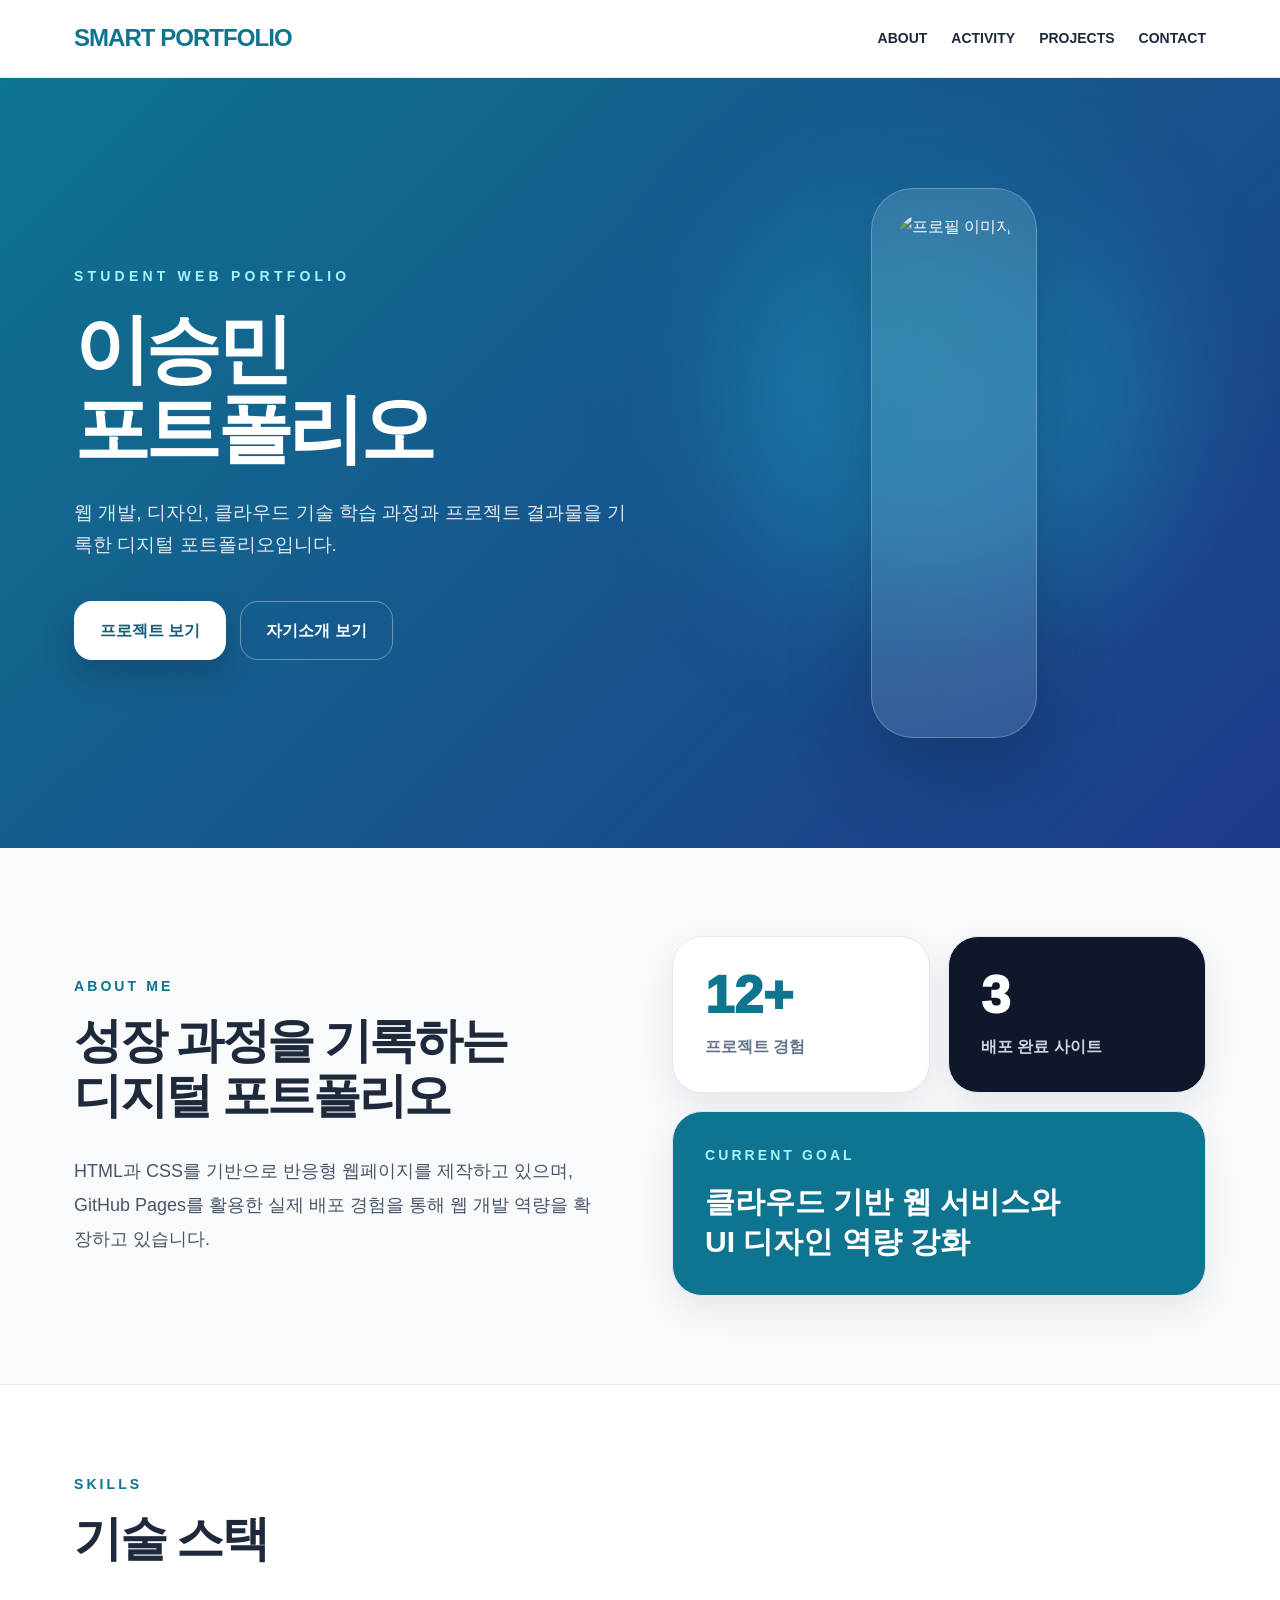
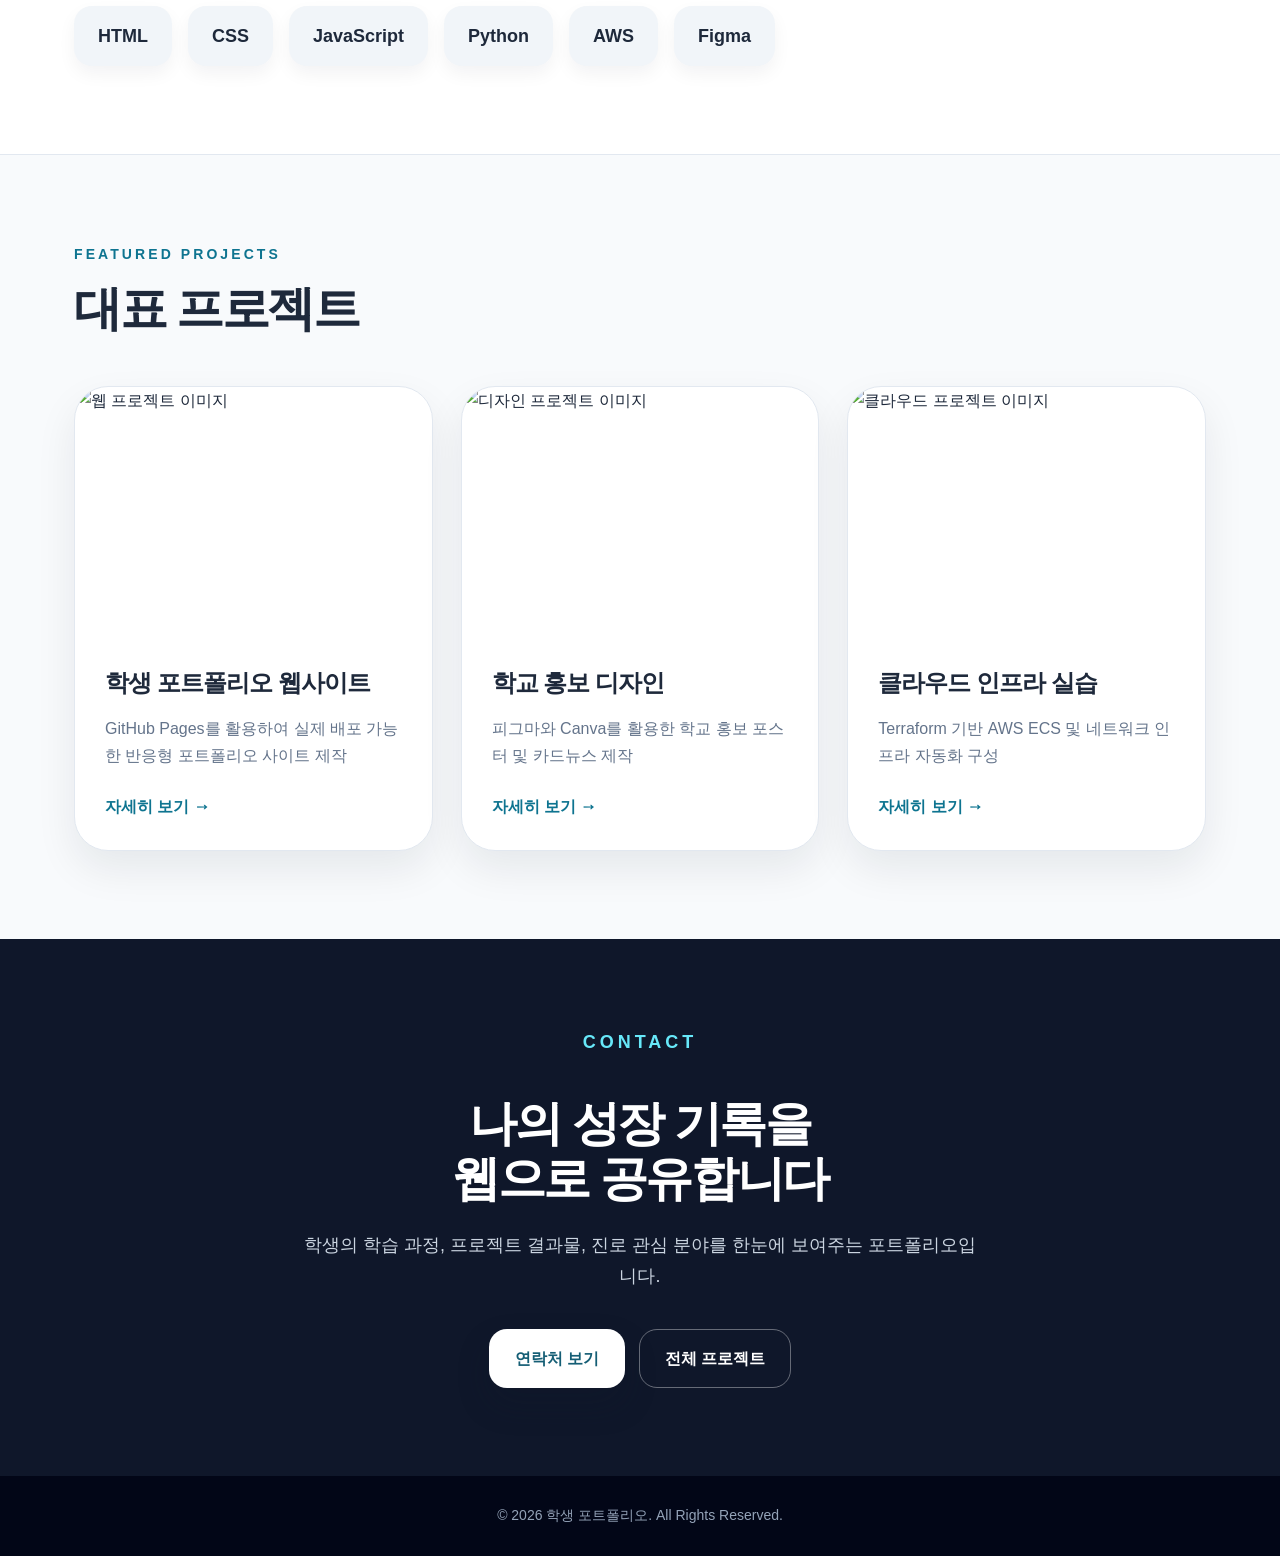
==== index.html @ 1c45ff18 "Add files via upload" ====
<!DOCTYPE html>
<html lang="ko">
<head>
  <meta charset="UTF-8" />
  <meta name="viewport" content="width=device-width, initial-scale=1.0" />
  <title>학생 포트폴리오</title>
  <link rel="stylesheet" href="css/style.css" />
</head>
<body>
  <header>
  <nav class="nav">
    <a href="index.html" class="logo">SMART PORTFOLIO</a>
    <ul class="menu">
      <li><a href="about.html" class="">ABOUT</a></li>
      <li><a href="activity.html" class="">ACTIVITY</a></li>
      <li><a href="projects.html" class="">PROJECTS</a></li>
      <li><a href="contact.html" class="">CONTACT</a></li>
    </ul>
  </nav>
</header>

  <section class="hero">
    <div class="hero-inner">
      <div>
        <p class="eyebrow">Student Web Portfolio</p>
        <h1>이승민<br>포트폴리오</h1>
        <p class="hero-desc">
          웹 개발, 디자인, 클라우드 기술 학습 과정과 프로젝트 결과물을 기록한 디지털 포트폴리오입니다.
        </p>
        <div class="button-group">
          <a href="projects.html" class="btn btn-primary">프로젝트 보기</a>
          <a href="about.html" class="btn btn-secondary">자기소개 보기</a>
        </div>
      </div>
      <div class="hero-card">
        <img src="https://images.unsplash.com/photo-1500648767791-00dcc994a43e?q=80&w=1200&auto=format&fit=crop" alt="프로필 이미지">
      </div>
    </div>
  </section>

  <main>
    <section>
      <div class="about-grid">
        <div>
          <p class="section-kicker">About Me</p>
          <h2 class="section-title">성장 과정을 기록하는<br>디지털 포트폴리오</h2>
          <p class="lead">
            HTML과 CSS를 기반으로 반응형 웹페이지를 제작하고 있으며, GitHub Pages를 활용한 실제 배포 경험을 통해 웹 개발 역량을 확장하고 있습니다.
          </p>
        </div>
        <div class="stat-grid">
          <div class="stat-card">
            <div class="stat-number">12+</div>
            <p class="stat-label">프로젝트 경험</p>
          </div>
          <div class="stat-card dark">
            <div class="stat-number">3</div>
            <p class="stat-label">배포 완료 사이트</p>
          </div>
          <div class="stat-card accent">
            <p class="section-kicker" style="color:#a5f3fc;">Current Goal</p>
            <h3 style="font-size:30px; line-height:1.35;">클라우드 기반 웹 서비스와<br>UI 디자인 역량 강화</h3>
          </div>
        </div>
      </div>
    </section>

    <div class="skills-wrap">
      <div class="skills-inner">
        <p class="section-kicker">Skills</p>
        <h2 class="section-title">기술 스택</h2>
        <div class="skills-list">
          <span class="skill">HTML</span>
          <span class="skill">CSS</span>
          <span class="skill">JavaScript</span>
          <span class="skill">Python</span>
          <span class="skill">AWS</span>
          <span class="skill">Figma</span>
        </div>
      </div>
    </div>

    <section>
      <p class="section-kicker">Featured Projects</p>
      <h2 class="section-title">대표 프로젝트</h2>
      <div class="project-grid">
        <article class="project-card">
          <img src="https://images.unsplash.com/photo-1498050108023-c5249f4df085?q=80&w=1200&auto=format&fit=crop" alt="웹 프로젝트 이미지">
          <div class="project-body">
            <h3>학생 포트폴리오 웹사이트</h3>
            <p>GitHub Pages를 활용하여 실제 배포 가능한 반응형 포트폴리오 사이트 제작</p>
            <a href="projects/project1.html" class="project-link">자세히 보기 →</a>
          </div>
        </article>
        <article class="project-card">
          <img src="https://images.unsplash.com/photo-1516321318423-f06f85e504b3?q=80&w=1200&auto=format&fit=crop" alt="디자인 프로젝트 이미지">
          <div class="project-body">
            <h3>학교 홍보 디자인</h3>
            <p>피그마와 Canva를 활용한 학교 홍보 포스터 및 카드뉴스 제작</p>
            <a href="projects/project2.html" class="project-link">자세히 보기 →</a>
          </div>
        </article>
        <article class="project-card">
          <img src="https://images.unsplash.com/photo-1451187580459-43490279c0fa?q=80&w=1200&auto=format&fit=crop" alt="클라우드 프로젝트 이미지">
          <div class="project-body">
            <h3>클라우드 인프라 실습</h3>
            <p>Terraform 기반 AWS ECS 및 네트워크 인프라 자동화 구성</p>
            <a href="projects/project3.html" class="project-link">자세히 보기 →</a>
          </div>
        </article>
      </div>
    </section>
  </main>

  <div class="contact">
    <div class="contact-inner">
      <p class="section-kicker" style="color:#67e8f9;">Contact</p>
      <h2 class="section-title">나의 성장 기록을<br>웹으로 공유합니다</h2>
      <p>학생의 학습 과정, 프로젝트 결과물, 진로 관심 분야를 한눈에 보여주는 포트폴리오입니다.</p>
      <div class="button-group" style="justify-content:center;">
        <a href="contact.html" class="btn btn-primary">연락처 보기</a>
        <a href="projects.html" class="btn btn-secondary">전체 프로젝트</a>
      </div>
    </div>
  </div>

  <footer>
  © 2026 학생 포트폴리오. All Rights Reserved.
</footer>
</body>
</html>
---- css/style.css ----
* {
  box-sizing: border-box;
  margin: 0;
  padding: 0;
}

html {
  scroll-behavior: smooth;
}

body {
  font-family: "Noto Sans KR", "Pretendard", Arial, sans-serif;
  background: #f8fafc;
  color: #1e293b;
  line-height: 1.7;
}

a {
  color: inherit;
  text-decoration: none;
}

img {
  display: block;
  width: 100%;
}

header {
  position: sticky;
  top: 0;
  z-index: 50;
  background: rgba(255, 255, 255, 0.88);
  backdrop-filter: blur(14px);
  border-bottom: 1px solid #e2e8f0;
}

.nav {
  max-width: 1180px;
  margin: 0 auto;
  padding: 18px 24px;
  display: flex;
  justify-content: space-between;
  align-items: center;
  gap: 24px;
}

.logo {
  font-size: 24px;
  font-weight: 900;
  color: #0e7490;
  letter-spacing: -0.04em;
}

.menu {
  display: flex;
  gap: 24px;
  list-style: none;
  font-size: 14px;
  font-weight: 800;
}

.menu a:hover,
.menu a.active {
  color: #0e7490;
}

.hero {
  position: relative;
  overflow: hidden;
  background: linear-gradient(135deg, #0e7490, #1e3a8a);
  color: white;
}

.hero::before {
  content: "";
  position: absolute;
  width: 420px;
  height: 420px;
  border-radius: 999px;
  background: rgba(34, 211, 238, 0.28);
  filter: blur(70px);
  right: 10%;
  top: 15%;
}

.hero-inner {
  position: relative;
  max-width: 1180px;
  margin: 0 auto;
  padding: 110px 24px;
  display: grid;
  grid-template-columns: 1.05fr 0.95fr;
  gap: 72px;
  align-items: center;
}

.eyebrow {
  color: #a5f3fc;
  text-transform: uppercase;
  letter-spacing: 0.3em;
  font-size: 14px;
  font-weight: 800;
  margin-bottom: 20px;
}

.hero h1 {
  font-size: clamp(44px, 7vw, 76px);
  line-height: 1.05;
  font-weight: 950;
  letter-spacing: -0.06em;
  margin-bottom: 28px;
}

.hero-desc {
  max-width: 560px;
  color: #e2e8f0;
  font-size: 19px;
  margin-bottom: 40px;
}

.button-group {
  display: flex;
  flex-wrap: wrap;
  gap: 14px;
}

.btn {
  display: inline-flex;
  align-items: center;
  justify-content: center;
  padding: 15px 25px;
  border-radius: 18px;
  font-weight: 900;
  transition: 0.25s ease;
  border: 1px solid transparent;
}

.btn-primary {
  background: white;
  color: #155e75;
  box-shadow: 0 16px 32px rgba(15, 23, 42, 0.24);
}

.btn-dark {
  background: #0f172a;
  color: white;
}

.btn-secondary {
  border-color: rgba(255, 255, 255, 0.36);
  color: white;
}

.btn-outline {
  border-color: #cbd5e1;
  color: #334155;
  background: white;
}

.btn:hover {
  transform: translateY(-3px);
}

.hero-card {
  position: relative;
  max-width: 430px;
  margin: 0 auto;
  padding: 24px;
  border-radius: 42px;
  background: rgba(255, 255, 255, 0.12);
  border: 1px solid rgba(255, 255, 255, 0.24);
  backdrop-filter: blur(20px);
  box-shadow: 0 30px 80px rgba(15, 23, 42, 0.28);
}

.hero-card img {
  height: 500px;
  object-fit: cover;
  border-radius: 30px;
}

.page-title {
  background: linear-gradient(135deg, #0e7490, #1e3a8a);
  color: white;
}

.page-title-inner {
  max-width: 1180px;
  margin: 0 auto;
  padding: 72px 24px;
}

.page-title h1 {
  font-size: clamp(38px, 5vw, 60px);
  font-weight: 950;
  letter-spacing: -0.05em;
  margin-bottom: 16px;
}

.page-title p {
  color: #dbeafe;
  font-size: 18px;
}

main section,
.section {
  max-width: 1180px;
  margin: 0 auto;
  padding: 88px 24px;
}

.section-kicker {
  color: #0e7490;
  text-transform: uppercase;
  letter-spacing: 0.22em;
  font-size: 14px;
  font-weight: 900;
  margin-bottom: 14px;
}

.section-title {
  font-size: clamp(32px, 4vw, 48px);
  font-weight: 950;
  line-height: 1.15;
  letter-spacing: -0.05em;
  margin-bottom: 30px;
}

.lead {
  color: #475569;
  font-size: 18px;
  line-height: 1.9;
}

.about-grid,
.two-grid {
  display: grid;
  grid-template-columns: 1fr 1fr;
  gap: 64px;
  align-items: center;
}

.card {
  background: white;
  border: 1px solid #e2e8f0;
  border-radius: 30px;
  padding: 32px;
  box-shadow: 0 14px 34px rgba(15, 23, 42, 0.08);
}

.stat-grid {
  display: grid;
  grid-template-columns: 1fr 1fr;
  gap: 18px;
}

.stat-card {
  padding: 32px;
  border-radius: 30px;
  background: white;
  border: 1px solid #e2e8f0;
  box-shadow: 0 14px 34px rgba(15, 23, 42, 0.08);
}

.stat-card.dark {
  background: #0f172a;
  color: white;
}

.stat-card.accent {
  grid-column: 1 / -1;
  background: #0e7490;
  color: white;
}

.stat-number {
  font-size: 52px;
  line-height: 1;
  font-weight: 950;
  color: #0e7490;
  margin-bottom: 12px;
}

.stat-card.dark .stat-number,
.stat-card.accent .stat-number {
  color: white;
}

.stat-label {
  color: #64748b;
  font-weight: 800;
}

.stat-card.dark .stat-label,
.stat-card.accent .stat-label {
  color: #cbd5e1;
}

.skills-wrap {
  max-width: none;
  background: white;
  border-top: 1px solid #e2e8f0;
  border-bottom: 1px solid #e2e8f0;
}

.skills-inner {
  max-width: 1180px;
  margin: 0 auto;
  padding: 88px 24px;
}

.skills-list {
  display: flex;
  flex-wrap: wrap;
  gap: 16px;
  margin-top: 40px;
}

.skill {
  padding: 15px 24px;
  border-radius: 18px;
  background: #f1f5f9;
  color: #1e293b;
  font-size: 18px;
  font-weight: 900;
  box-shadow: 0 8px 18px rgba(15, 23, 42, 0.05);
  transition: 0.25s ease;
}

.skill:hover {
  background: #0e7490;
  color: white;
  transform: translateY(-3px);
}

.project-grid,
.activity-grid {
  display: grid;
  grid-template-columns: repeat(3, 1fr);
  gap: 28px;
  margin-top: 50px;
}

.project-card {
  overflow: hidden;
  border-radius: 34px;
  background: white;
  border: 1px solid #e2e8f0;
  box-shadow: 0 18px 40px rgba(15, 23, 42, 0.08);
  transition: 0.3s ease;
}

.project-card:hover {
  transform: translateY(-8px);
  box-shadow: 0 28px 60px rgba(15, 23, 42, 0.14);
}

.project-card img {
  height: 250px;
  object-fit: cover;
}

.project-body {
  padding: 30px;
}

.project-body h3,
.card h3 {
  font-size: 24px;
  line-height: 1.3;
  letter-spacing: -0.04em;
  margin-bottom: 16px;
}

.project-body p,
.card p {
  color: #64748b;
  margin-bottom: 24px;
}

.project-link {
  color: #0e7490;
  font-weight: 950;
}

.info-list {
  display: grid;
  gap: 14px;
  margin-top: 24px;
}

.info-item {
  display: flex;
  justify-content: space-between;
  gap: 16px;
  padding-bottom: 14px;
  border-bottom: 1px solid #e2e8f0;
}

.info-item strong {
  color: #0e7490;
  min-width: 110px;
}

.timeline {
  display: grid;
  gap: 18px;
  margin-top: 40px;
}

.timeline-item {
  background: white;
  border-left: 6px solid #0e7490;
  border-radius: 22px;
  padding: 26px;
  border-top: 1px solid #e2e8f0;
  border-right: 1px solid #e2e8f0;
  border-bottom: 1px solid #e2e8f0;
  box-shadow: 0 12px 28px rgba(15, 23, 42, 0.06);
}

.timeline-item span {
  display: inline-block;
  color: #0e7490;
  font-weight: 900;
  margin-bottom: 8px;
}

.detail-image {
  border-radius: 34px;
  overflow: hidden;
  box-shadow: 0 20px 46px rgba(15, 23, 42, 0.12);
}

.detail-image img {
  height: 420px;
  object-fit: cover;
}

.badge-list {
  display: flex;
  flex-wrap: wrap;
  gap: 10px;
  margin: 22px 0;
}

.badge {
  background: #e0f2fe;
  color: #075985;
  border-radius: 999px;
  padding: 8px 14px;
  font-weight: 900;
  font-size: 14px;
}

.contact {
  max-width: none;
  background: #0f172a;
  color: white;
}

.contact-inner {
  max-width: 1180px;
  margin: 0 auto;
  padding: 88px 24px;
  text-align: center;
}

.contact .section-title {
  margin-bottom: 24px;
}

.contact p {
  color: #cbd5e1;
  max-width: 680px;
  margin: 0 auto 38px;
  font-size: 18px;
}

footer {
  background: #020617;
  color: #94a3b8;
  text-align: center;
  padding: 28px 16px;
  font-size: 14px;
}

@media (max-width: 900px) {
  .hero-inner,
  .about-grid,
  .two-grid,
  .project-grid,
  .activity-grid {
    grid-template-columns: 1fr;
  }

  .hero-inner {
    padding: 80px 24px;
  }

  .hero-card img {
    height: 420px;
  }

  .menu {
    gap: 14px;
    flex-wrap: wrap;
    justify-content: flex-end;
  }
}

@media (max-width: 560px) {
  .nav {
    align-items: flex-start;
    flex-direction: column;
  }

  .menu {
    justify-content: flex-start;
  }

  .hero-inner,
  main section,
  .section,
  .skills-inner,
  .contact-inner,
  .page-title-inner {
    padding-left: 18px;
    padding-right: 18px;
  }

  .hero-card img,
  .detail-image img {
    height: 340px;
  }

  .stat-grid {
    grid-template-columns: 1fr;
  }

  .stat-card.accent {
    grid-column: auto;
  }

  .info-item {
    flex-direction: column;
    gap: 4px;
  }
}
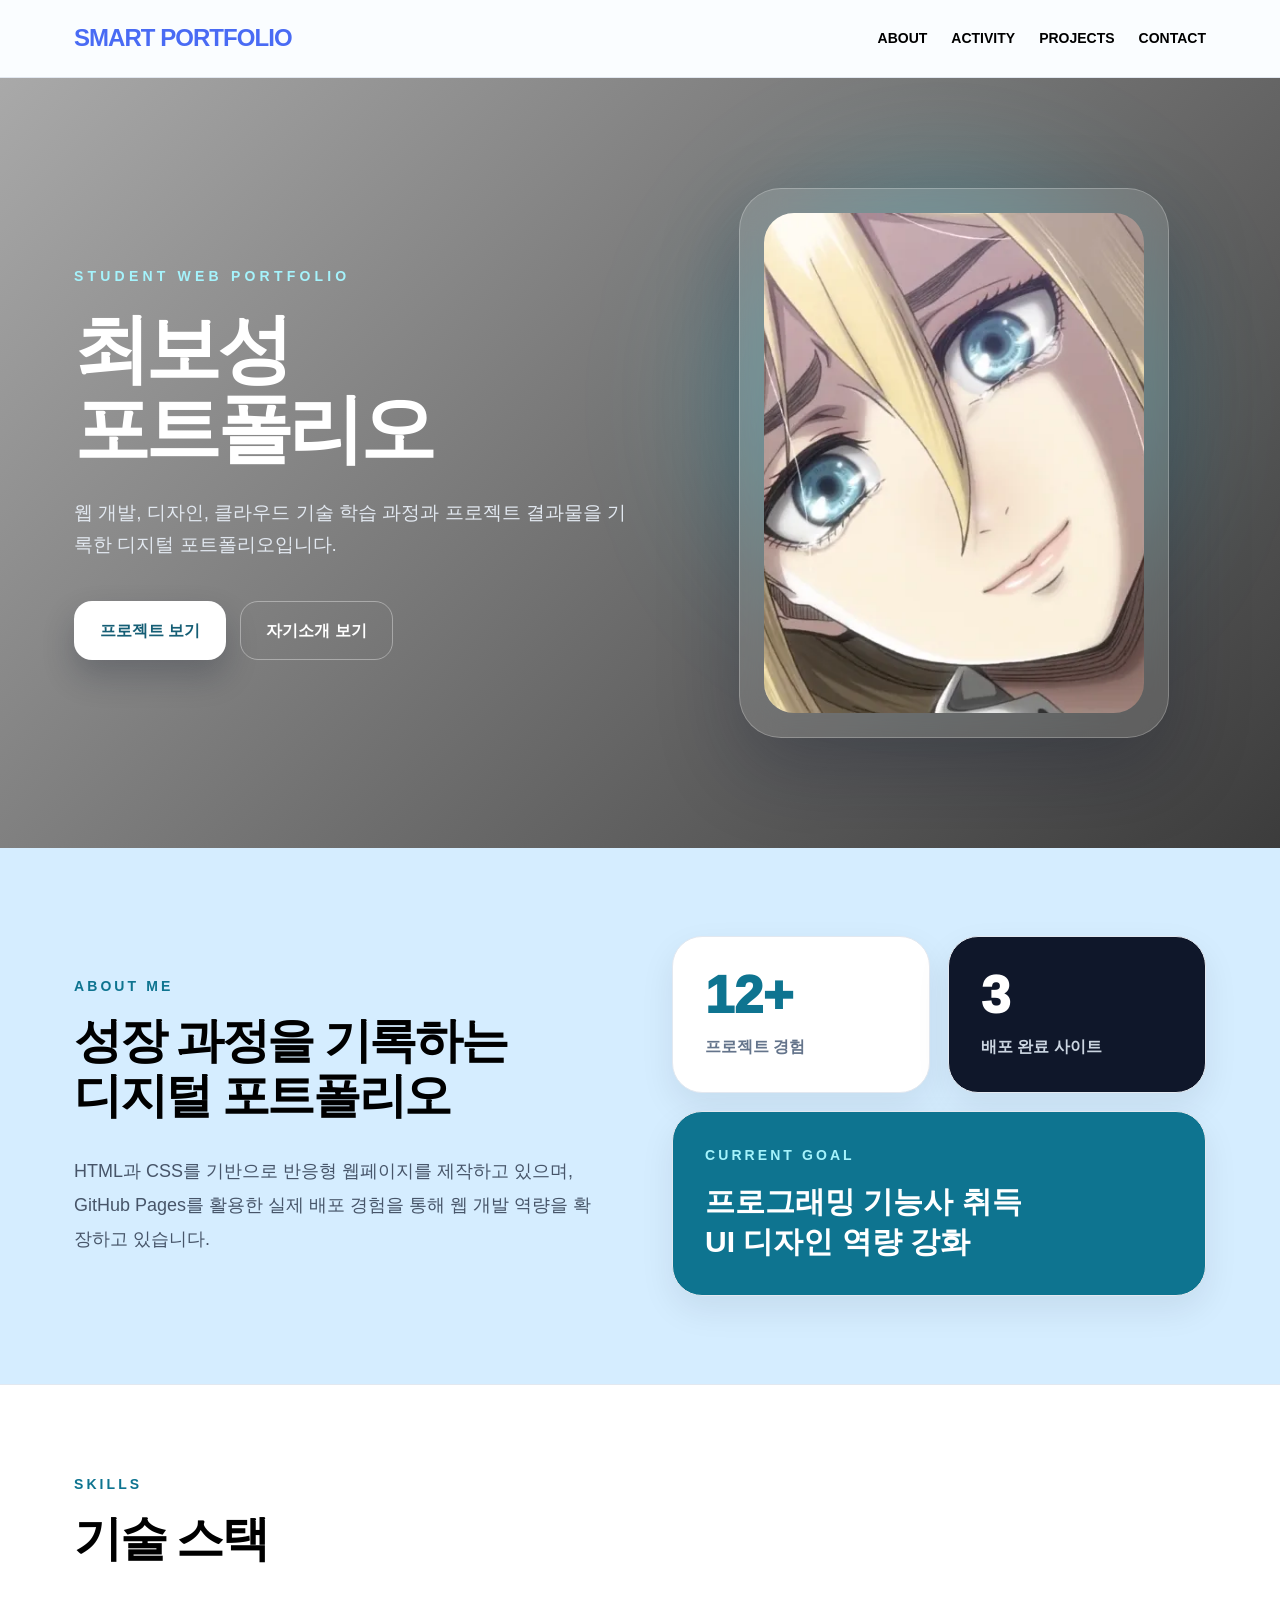
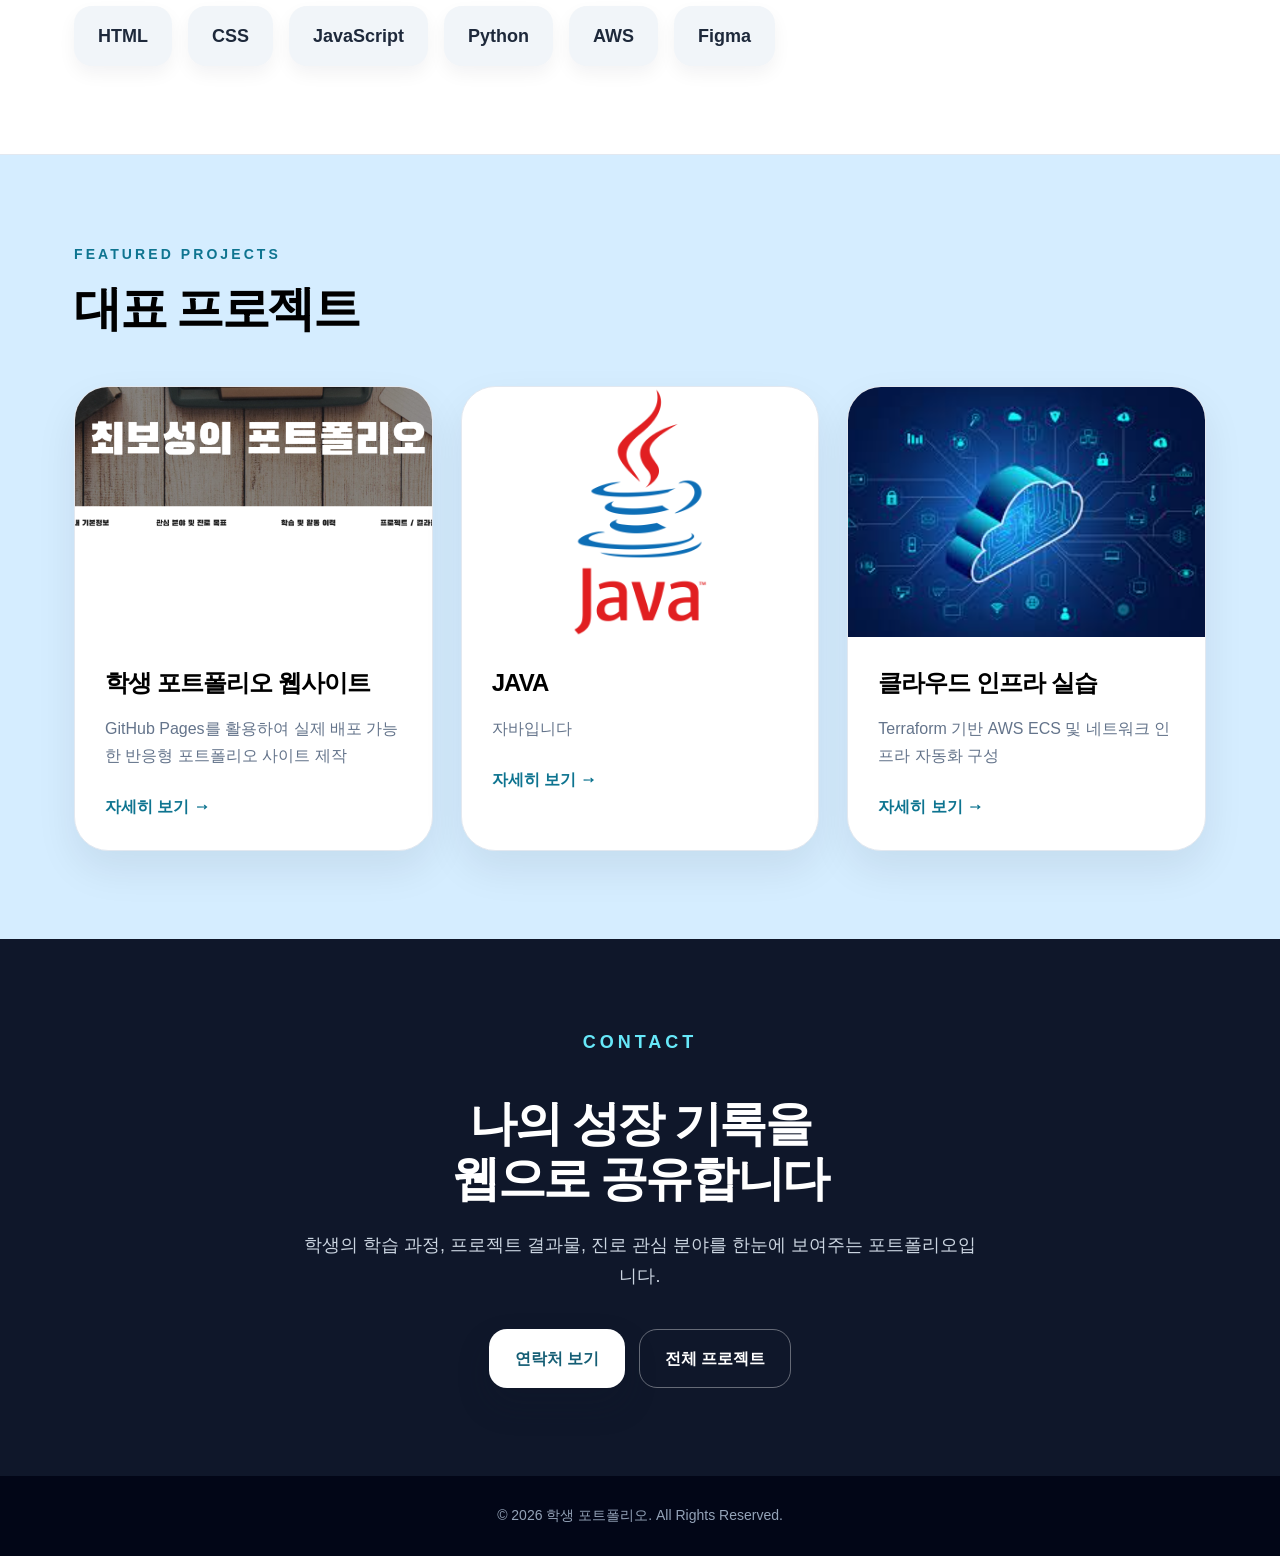
==== commit 1ecbfd26: "Add files via upload" ====
--- a/index.html
+++ b/index.html
@@ -23,7 +23,7 @@
     <div class="hero-inner">
       <div>
         <p class="eyebrow">Student Web Portfolio</p>
-        <h1>이승민<br>포트폴리오</h1>
+        <h1>최보성<br>포트폴리오</h1>
         <p class="hero-desc">
           웹 개발, 디자인, 클라우드 기술 학습 과정과 프로젝트 결과물을 기록한 디지털 포트폴리오입니다.
         </p>
@@ -33,12 +33,12 @@
         </div>
       </div>
       <div class="hero-card">
-        <img src="https://images.unsplash.com/photo-1500648767791-00dcc994a43e?q=80&w=1200&auto=format&fit=crop" alt="프로필 이미지">
+        <img src="images/잇뭐에욧.webp" alt="프로필 이미지">
       </div>
     </div>
   </section>
 
-  <main>
+  <main>  
     <section>
       <div class="about-grid">
         <div>
@@ -59,7 +59,7 @@
           </div>
           <div class="stat-card accent">
             <p class="section-kicker" style="color:#a5f3fc;">Current Goal</p>
-            <h3 style="font-size:30px; line-height:1.35;">클라우드 기반 웹 서비스와<br>UI 디자인 역량 강화</h3>
+            <h3 style="font-size:30px; line-height:1.35;">프로그래밍 기능사 취득<br>UI 디자인 역량 강화</h3>
           </div>
         </div>
       </div>
@@ -85,7 +85,7 @@
       <h2 class="section-title">대표 프로젝트</h2>
       <div class="project-grid">
         <article class="project-card">
-          <img src="https://images.unsplash.com/photo-1498050108023-c5249f4df085?q=80&w=1200&auto=format&fit=crop" alt="웹 프로젝트 이미지">
+          <img src="images/스크린샷 2026-05-12 114050.png" alt="웹 프로젝트 이미지">
           <div class="project-body">
             <h3>학생 포트폴리오 웹사이트</h3>
             <p>GitHub Pages를 활용하여 실제 배포 가능한 반응형 포트폴리오 사이트 제작</p>
@@ -93,15 +93,15 @@
           </div>
         </article>
         <article class="project-card">
-          <img src="https://images.unsplash.com/photo-1516321318423-f06f85e504b3?q=80&w=1200&auto=format&fit=crop" alt="디자인 프로젝트 이미지">
+          <img src="images/java.png" alt="디자인 프로젝트 이미지">
           <div class="project-body">
-            <h3>학교 홍보 디자인</h3>
-            <p>피그마와 Canva를 활용한 학교 홍보 포스터 및 카드뉴스 제작</p>
+            <h3>JAVA</h3>
+            <p>자바입니다 </p>
             <a href="projects/project2.html" class="project-link">자세히 보기 →</a>
           </div>
-        </article>
+        </article>  
         <article class="project-card">
-          <img src="https://images.unsplash.com/photo-1451187580459-43490279c0fa?q=80&w=1200&auto=format&fit=crop" alt="클라우드 프로젝트 이미지">
+          <img src="images/스크린샷 2026-05-12 121029.png" alt="클라우드 프로젝트 이미지">
           <div class="project-body">
             <h3>클라우드 인프라 실습</h3>
             <p>Terraform 기반 AWS ECS 및 네트워크 인프라 자동화 구성</p>
--- a/css/style.css
+++ b/css/style.css
@@ -10,8 +10,8 @@
 
 body {
   font-family: "Noto Sans KR", "Pretendard", Arial, sans-serif;
-  background: #f8fafc;
-  color: #1e293b;
+  background: #d5edff;
+  color: #000000;
   line-height: 1.7;
 }
 
@@ -47,7 +47,7 @@
 .logo {
   font-size: 24px;
   font-weight: 900;
-  color: #0e7490;
+  color: #496bf4;
   letter-spacing: -0.04em;
 }
 
@@ -67,8 +67,8 @@
 .hero {
   position: relative;
   overflow: hidden;
-  background: linear-gradient(135deg, #0e7490, #1e3a8a);
-  color: white;
+  background: linear-gradient(135deg, #a9a9a9, #3c3c3c);
+  color: white; 
 }
 
 .hero::before {
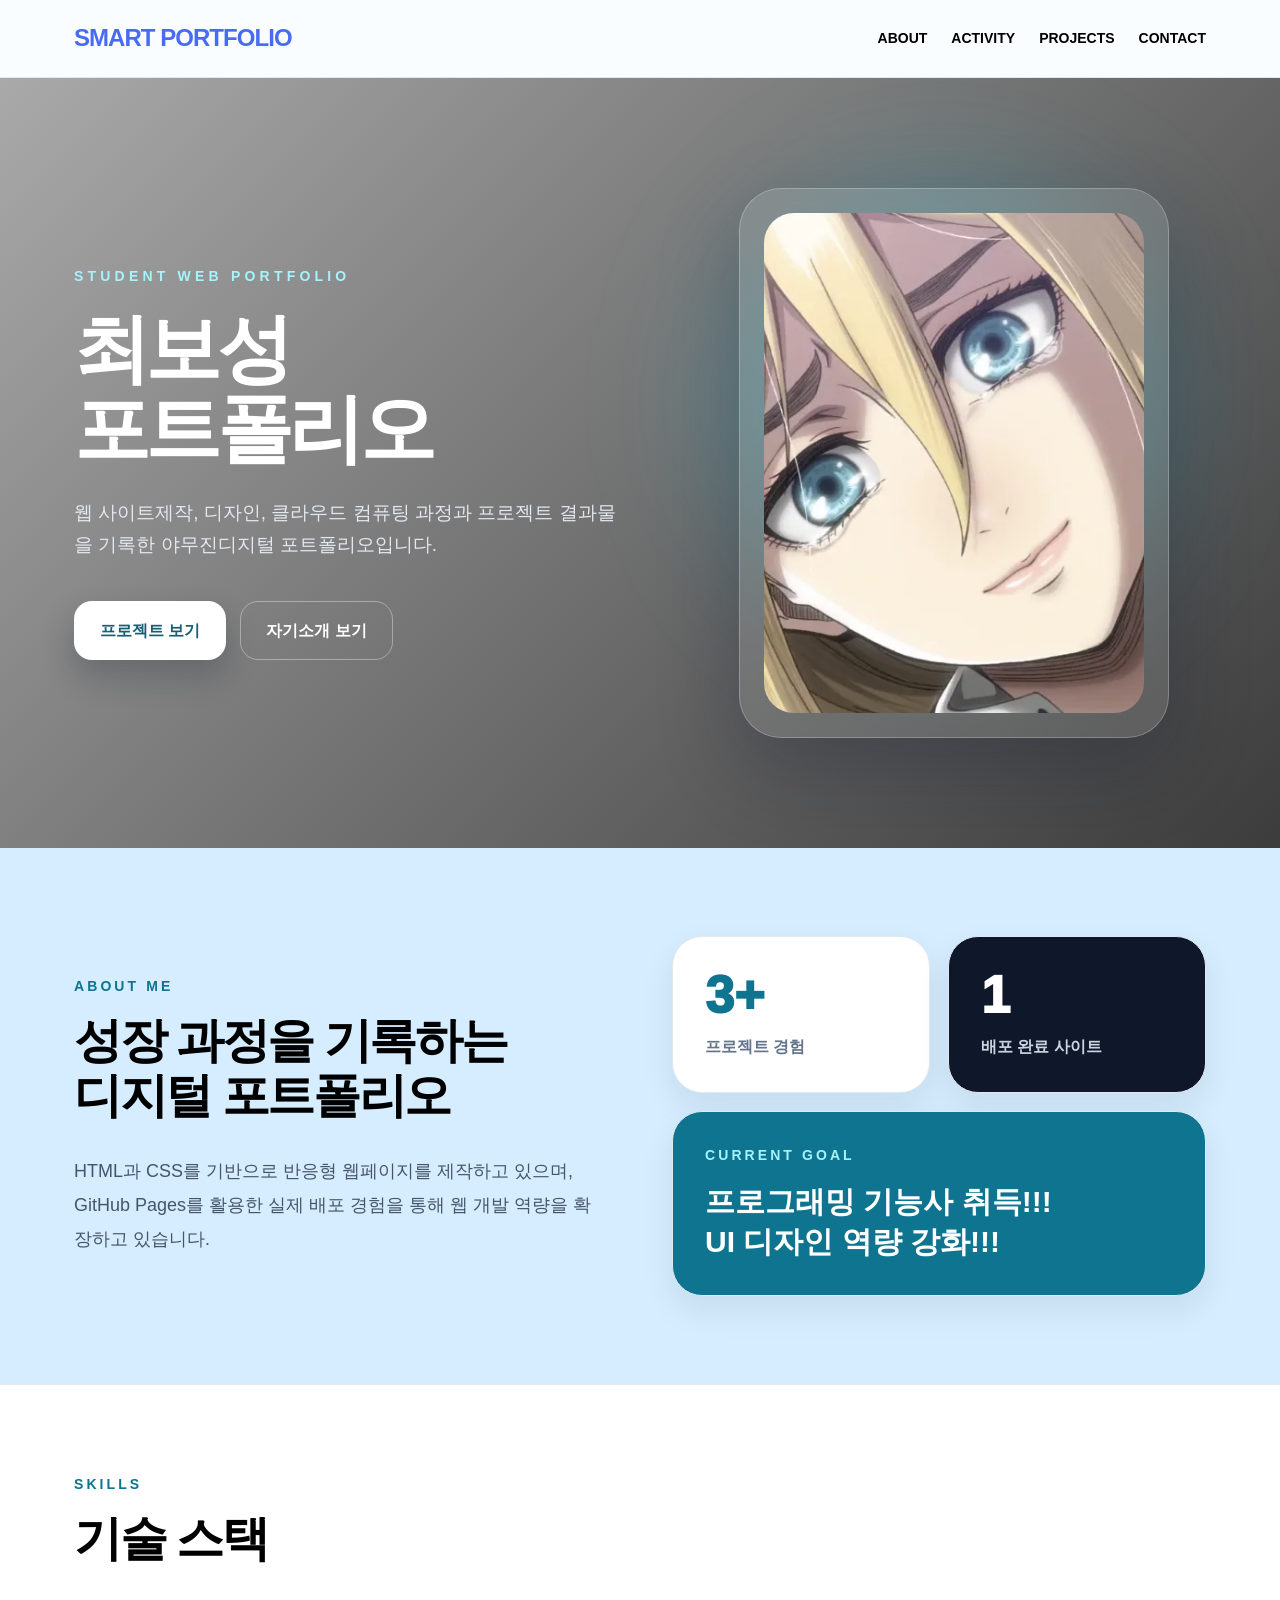
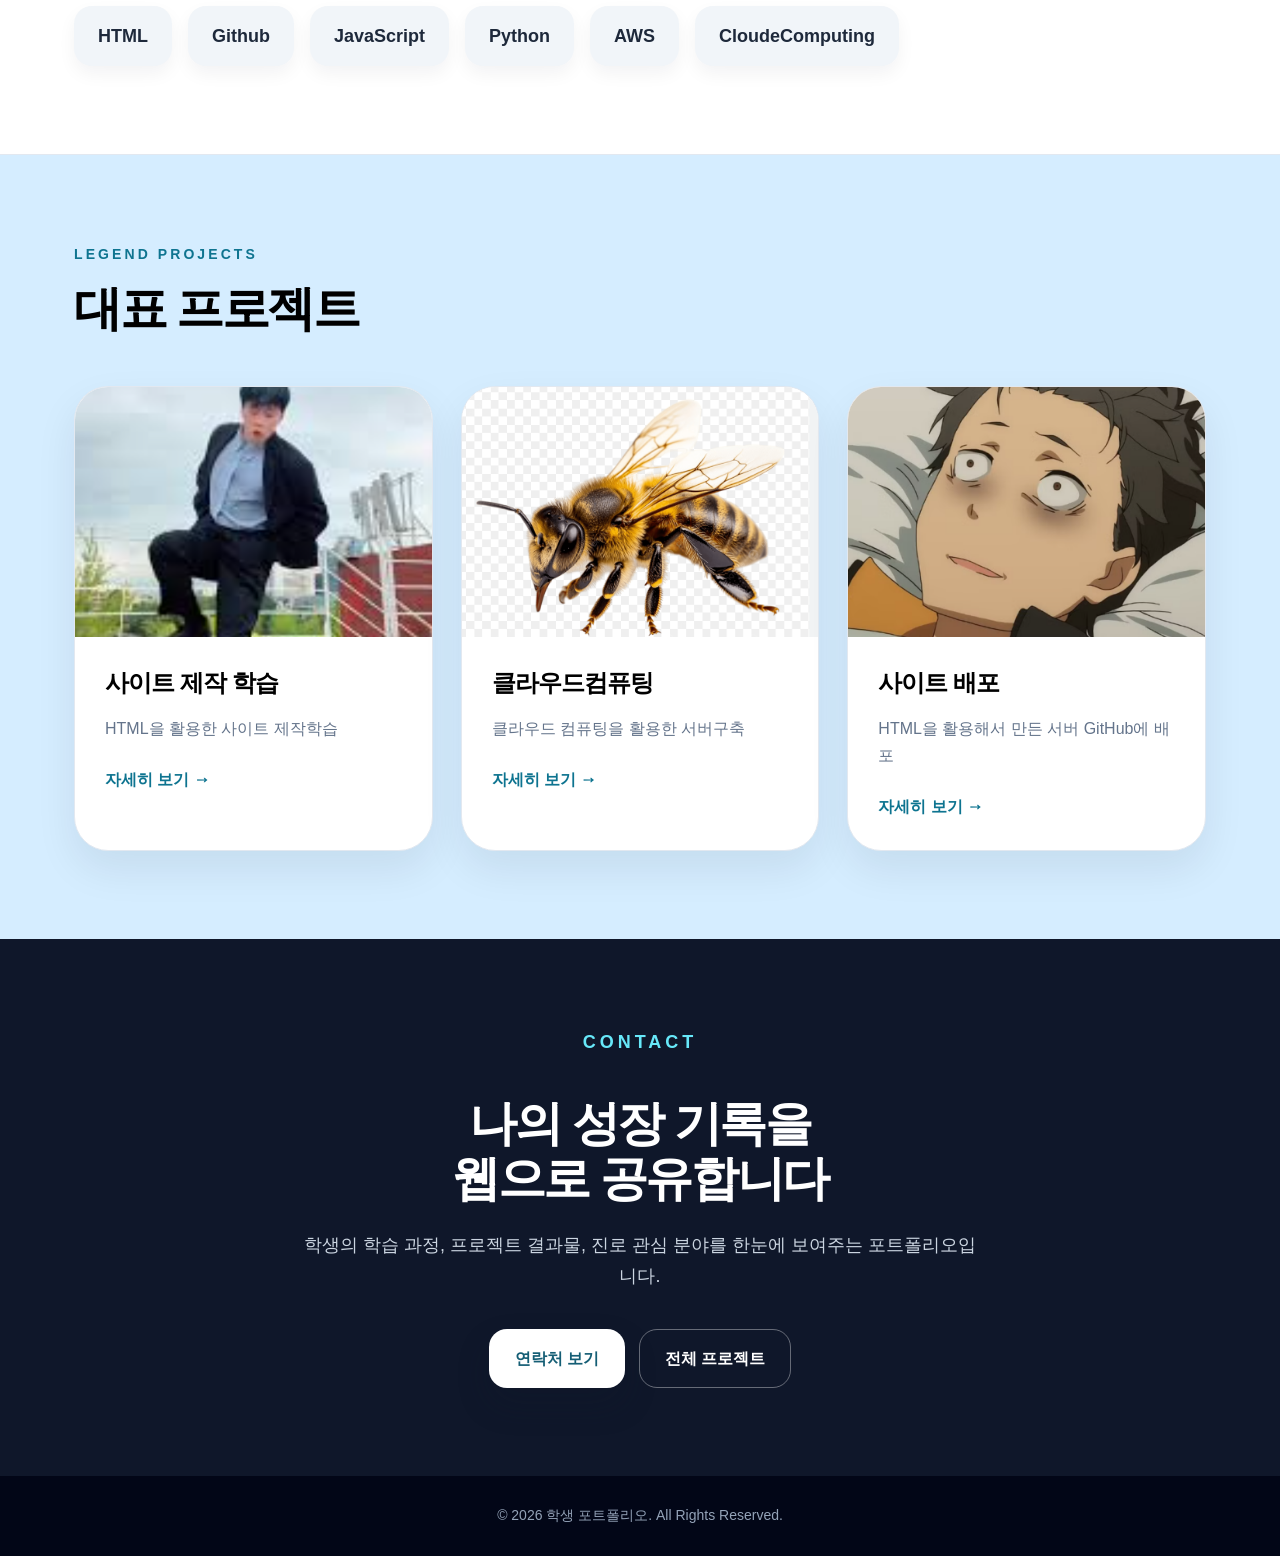
==== commit ac4a0e65: "Add files via upload" ====
--- a/index.html
+++ b/index.html
@@ -25,7 +25,7 @@
         <p class="eyebrow">Student Web Portfolio</p>
         <h1>최보성<br>포트폴리오</h1>
         <p class="hero-desc">
-          웹 개발, 디자인, 클라우드 기술 학습 과정과 프로젝트 결과물을 기록한 디지털 포트폴리오입니다.
+          웹 사이트제작, 디자인, 클라우드 컴퓨팅 과정과 프로젝트 결과물을 기록한 야무진디지털 포트폴리오입니다.
         </p>
         <div class="button-group">
           <a href="projects.html" class="btn btn-primary">프로젝트 보기</a>
@@ -50,16 +50,16 @@
         </div>
         <div class="stat-grid">
           <div class="stat-card">
-            <div class="stat-number">12+</div>
+            <div class="stat-number">3+</div>
             <p class="stat-label">프로젝트 경험</p>
           </div>
           <div class="stat-card dark">
-            <div class="stat-number">3</div>
+            <div class="stat-number">1</div>
             <p class="stat-label">배포 완료 사이트</p>
           </div>
           <div class="stat-card accent">
             <p class="section-kicker" style="color:#a5f3fc;">Current Goal</p>
-            <h3 style="font-size:30px; line-height:1.35;">프로그래밍 기능사 취득<br>UI 디자인 역량 강화</h3>
+            <h3 style="font-size:30px; line-height:1.35;">프로그래밍 기능사 취득!!!<br>UI 디자인 역량 강화!!!</h3>
           </div>
         </div>
       </div>
@@ -71,40 +71,40 @@
         <h2 class="section-title">기술 스택</h2>
         <div class="skills-list">
           <span class="skill">HTML</span>
-          <span class="skill">CSS</span>
+          <span class="skill">Github</span>
           <span class="skill">JavaScript</span>
           <span class="skill">Python</span>
           <span class="skill">AWS</span>
-          <span class="skill">Figma</span>
+          <span class="skill">CloudeComputing</span>
         </div>
       </div>
     </div>
 
     <section>
-      <p class="section-kicker">Featured Projects</p>
+      <p class="section-kicker">Legend Projects</p>
       <h2 class="section-title">대표 프로젝트</h2>
       <div class="project-grid">
         <article class="project-card">
-          <img src="images/스크린샷 2026-05-12 114050.png" alt="웹 프로젝트 이미지">
+          <img src="images/스크린샷 2026-06-05 111602.png" alt="웹 프로젝트 이미지">
           <div class="project-body">
-            <h3>학생 포트폴리오 웹사이트</h3>
-            <p>GitHub Pages를 활용하여 실제 배포 가능한 반응형 포트폴리오 사이트 제작</p>
+            <h3>사이트 제작 학습</h3>
+            <p>HTML을 활용한 사이트 제작학습</p>
             <a href="projects/project1.html" class="project-link">자세히 보기 →</a>
           </div>
         </article>
         <article class="project-card">
-          <img src="images/java.png" alt="디자인 프로젝트 이미지">
+          <img src="images/스크린샷 2026-06-05 111633.png" alt="디자인 프로젝트 이미지">
           <div class="project-body">
-            <h3>JAVA</h3>
-            <p>자바입니다 </p>
+            <h3>클라우드컴퓨팅</h3>
+            <p>클라우드 컴퓨팅을 활용한 서버구축 </p>
             <a href="projects/project2.html" class="project-link">자세히 보기 →</a>
           </div>
         </article>  
         <article class="project-card">
-          <img src="images/스크린샷 2026-05-12 121029.png" alt="클라우드 프로젝트 이미지">
+          <img src="images/스크린샷 2026-06-05 112332.png" alt="클라우드 프로젝트 이미지">
           <div class="project-body">
-            <h3>클라우드 인프라 실습</h3>
-            <p>Terraform 기반 AWS ECS 및 네트워크 인프라 자동화 구성</p>
+            <h3>사이트 배포</h3>
+            <p>HTML을 활용해서 만든 서버 GitHub에 배포</p>
             <a href="projects/project3.html" class="project-link">자세히 보기 →</a>
           </div>
         </article>
